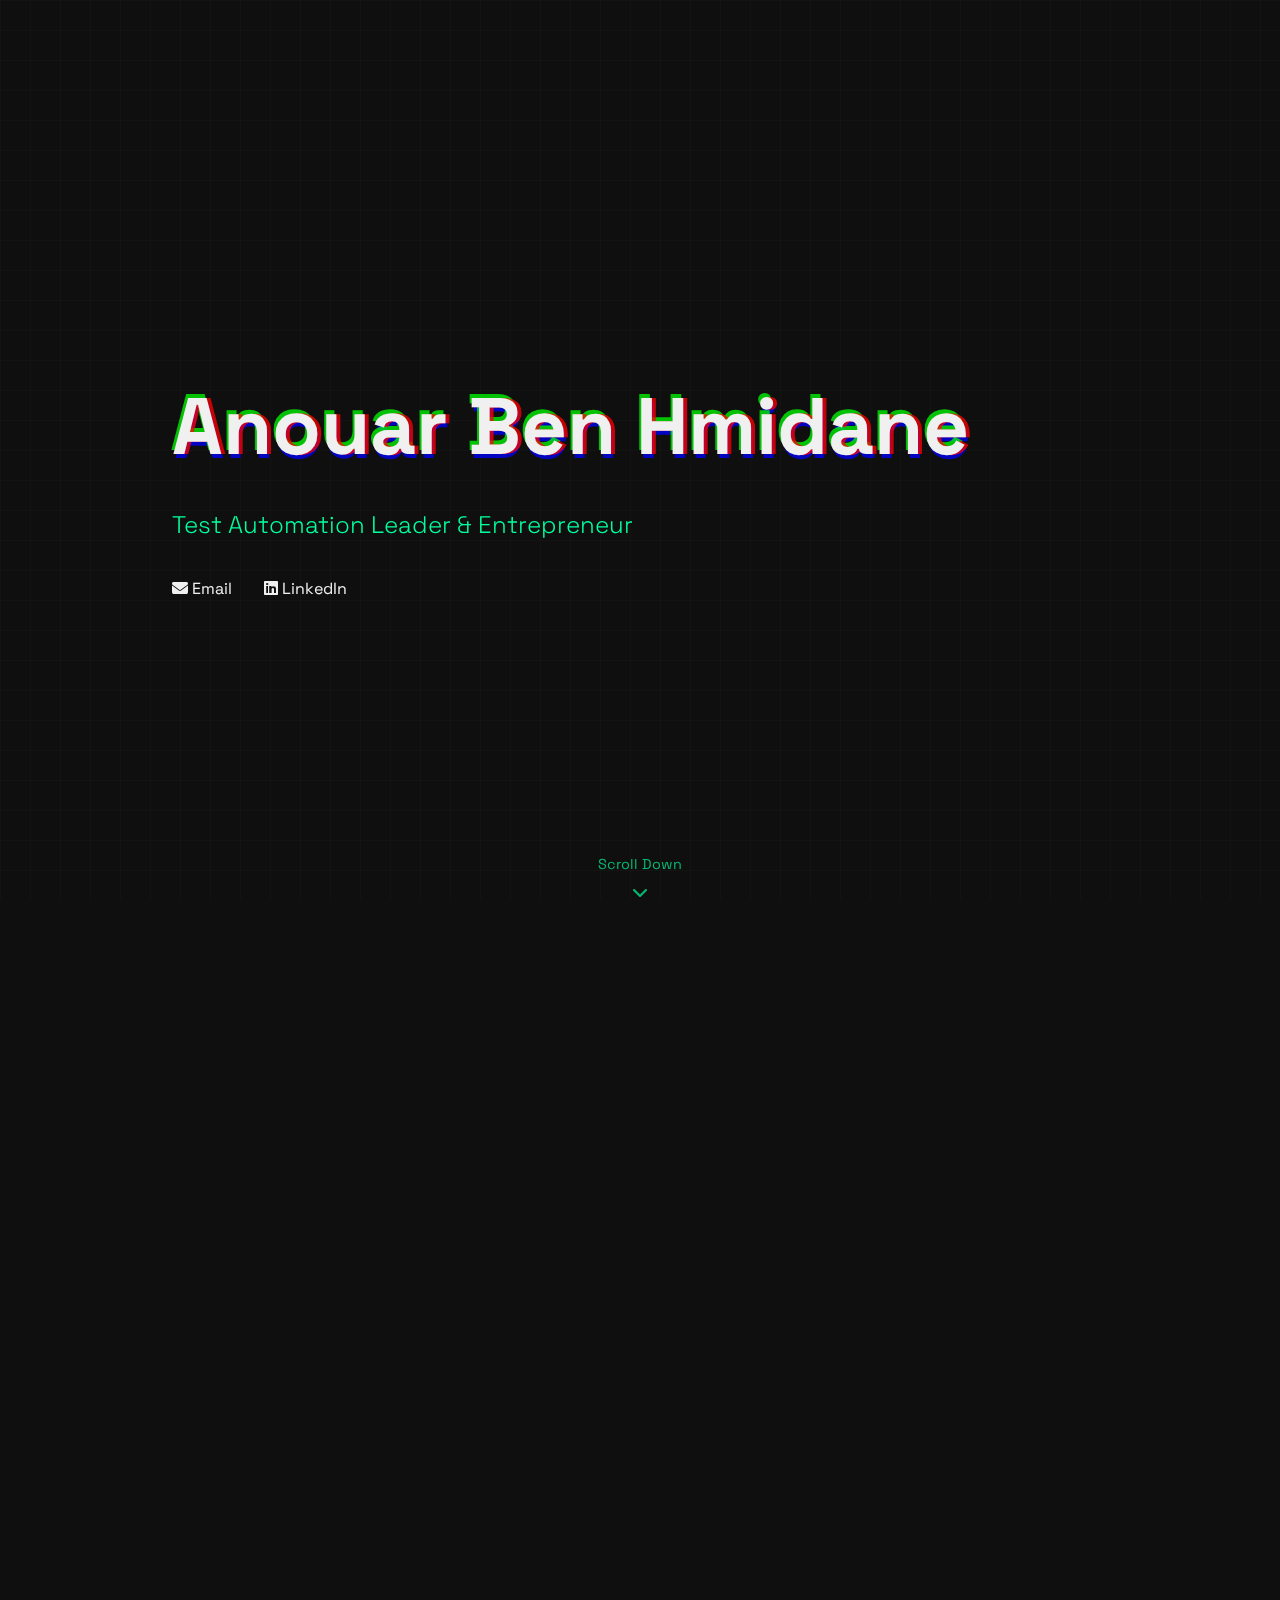
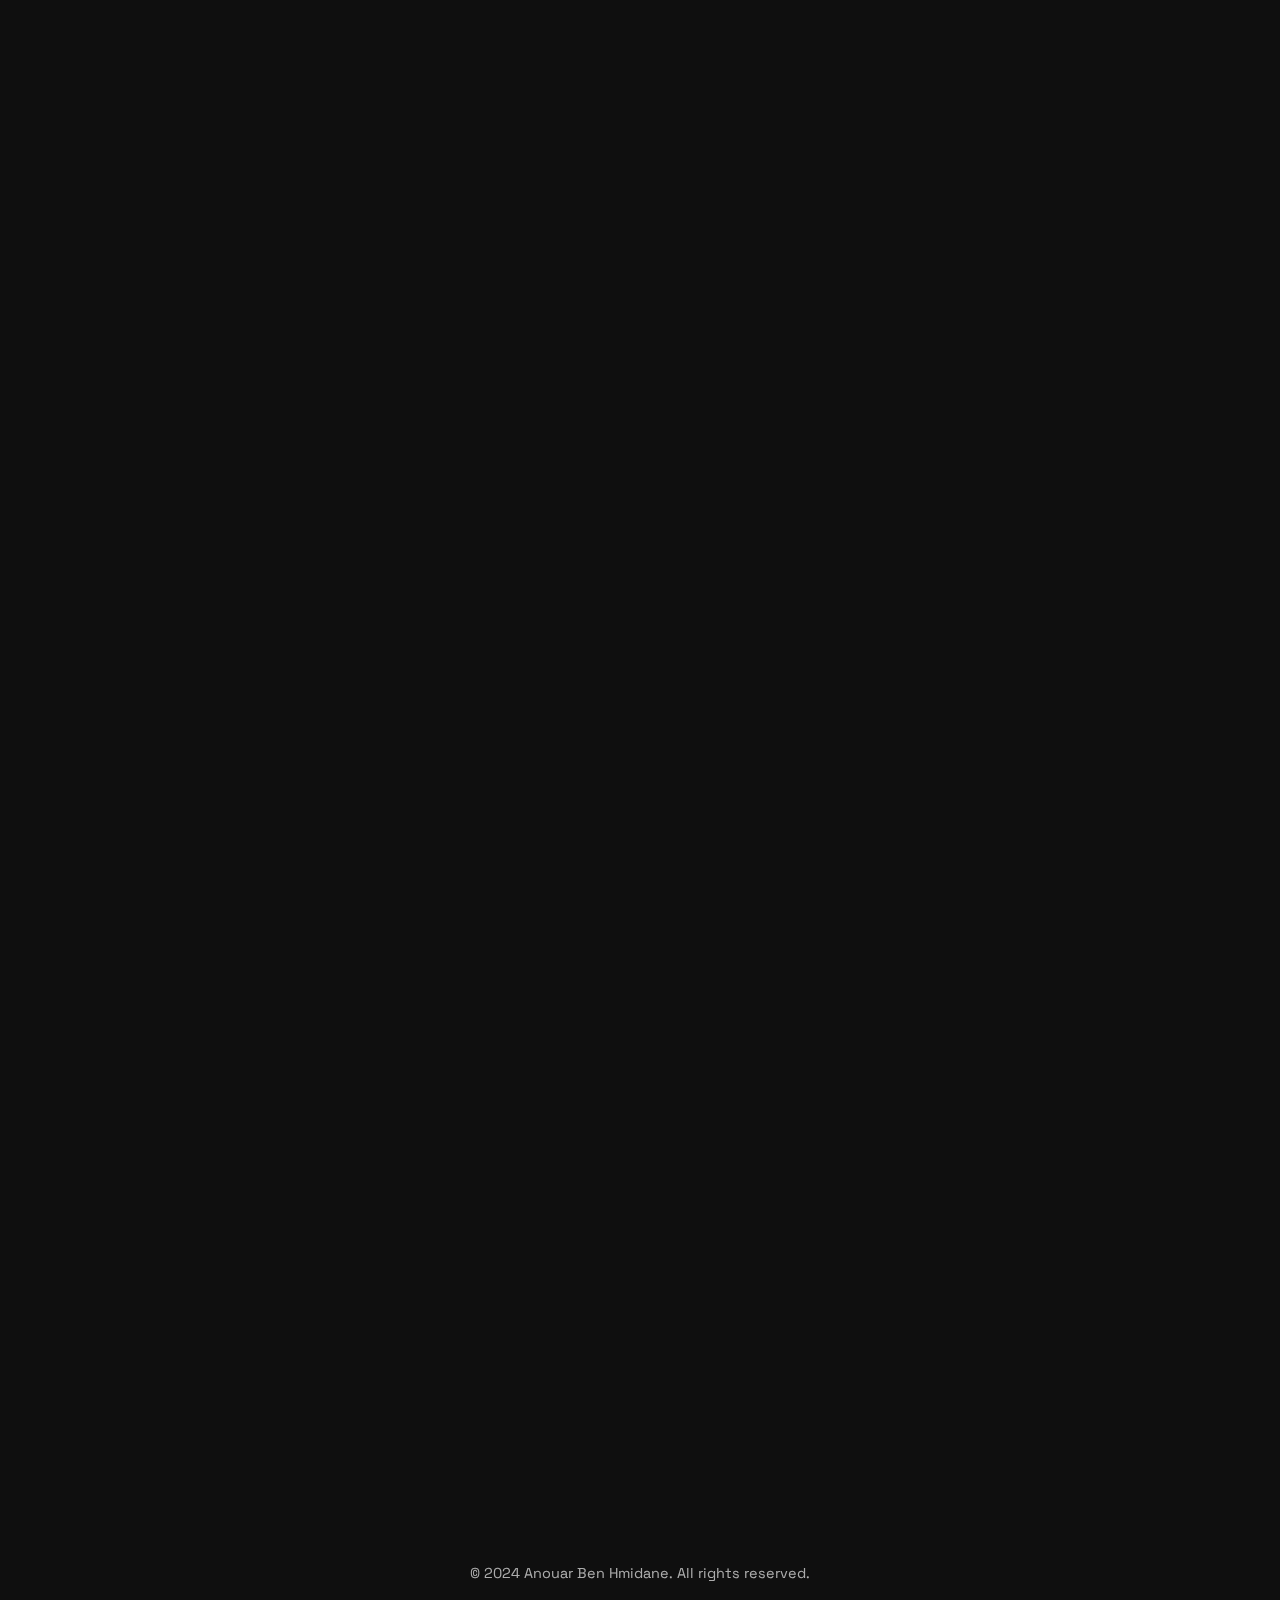
==== index.html @ 0f6fdee3 "Rename webpage.html to index.html for deployment" ====
<!DOCTYPE html>
<html lang="en">
<head>
  <meta charset="UTF-8" />
  <meta name="viewport" content="width=device-width, initial-scale=1.0" />
  
  <!-- SEO Meta Tags -->
  <title>Anouar Ben Hmidane | Test Automation Leader & Entrepreneur</title>
  <meta name="description" content="Senior Test Automation Leader & Entrepreneur with 10+ years of experience in QA automation, DevOps, and Agile methodologies. Expert in Cypress, Playwright, Selenium, and CI/CD implementation." />
  <meta name="keywords" content="Test Automation, QA Leader, DevOps, Cypress, Playwright, Selenium, CI/CD, Quality Assurance, Software Testing" />
  <meta name="author" content="Anouar Ben Hmidane" />
  
  <!-- Open Graph / Social Media Meta Tags -->
  <meta property="og:title" content="Anouar Ben Hmidane | Test Automation Leader & Entrepreneur" />
  <meta property="og:description" content="Senior Test Automation Leader & Entrepreneur specializing in QA automation, DevOps, and Agile methodologies." />
  <meta property="og:type" content="website" />
  <meta property="og:url" content="https://anouarbh.info" />
  <meta property="og:image" content="https://anouarbh.info/profile-image.jpg" />
  <meta property="og:site_name" content="Anouar Ben Hmidane" />
  
  <!-- Twitter Card Meta Tags -->
  <meta name="twitter:card" content="summary_large_image" />
  <meta name="twitter:title" content="Anouar Ben Hmidane | Test Automation Leader & Entrepreneur" />
  <meta name="twitter:description" content="Senior Test Automation Leader & Entrepreneur specializing in QA automation, DevOps, and Agile methodologies." />
  <meta name="twitter:image" content="https://anouarbh.info/profile-image.jpg" />
  
  <!-- Canonical URL -->
  <link rel="canonical" href="https://anouarbh.info" />
  
  <!-- Robots Meta Tag -->
  <meta name="robots" content="index, follow" />
  
  <!-- Favicon -->
  <link rel="icon" type="image/png" href="favicon.png" /> <!-- Add your favicon -->
  <link rel="apple-touch-icon" href="apple-touch-icon.png" /> <!-- Add your Apple touch icon -->

  <!-- Schema.org Markup -->
  <script type="application/ld+json">
    {
      "@context": "http://schema.org",
      "@type": "Person",
      "name": "Anouar Ben Hmidane",
      "jobTitle": "Test Automation Leader & Entrepreneur",
      "email": "bhmiden.anouar@gmail.com",
      "url": "https://anouarbh.info",
      "sameAs": [
        "https://www.linkedin.com/in/anouar-ben-hmidane",
        "https://anouarbh.info"
      ],
      "workExperience": [
        {
          "@type": "WorkPosition",
          "name": "Test Automation SME",
          "worksFor": {
            "@type": "Organization",
            "name": "Ueat"
          },
          "startDate": "2022"
        },
        {
          "@type": "WorkPosition",
          "name": "Test Automation Lead",
          "worksFor": {
            "@type": "Organization",
            "name": "LogMeIn"
          },
          "startDate": "2021",
          "endDate": "2022"
        }
      ],
      "knowsAbout": [
        "Test Automation",
        "DevOps",
        "Agile Methodologies",
        "Cypress",
        "Playwright",
        "Selenium",
        "CI/CD",
        "Quality Assurance"
      ],
      "education": [
        {
          "@type": "EducationalOccupancy",
          "educationalLevel": "Bachelor's Degree",
          "programName": "Software Engineering",
          "provider": {
            "@type": "CollegeOrUniversity",
            "name": "École Polytechnique de Montréal"
          },
          "startDate": "2008",
          "endDate": "2012"
        },
        {
          "@type": "EducationalOccupancy",
          "educationalLevel": "Technical Diploma",
          "programName": "IT Network Technician",
          "provider": {
            "@type": "CollegeOrUniversity",
            "name": "ISET RADES"
          },
          "startDate": "2004",
          "endDate": "2007"
        }
      ]
    }
  </script>

  <!-- Fonts -->
  <link href="https://fonts.googleapis.com/css2?family=Space+Grotesk:wght@300;400;500;600;700&display=swap" rel="stylesheet">
  <link rel="stylesheet" href="https://cdnjs.cloudflare.com/ajax/libs/font-awesome/6.4.0/css/all.min.css"/>
  
  <style>
    :root {
      --bg-color: #0f0f0f;
      --text-color: #f0f0f0;
      --accent: #00ff9d;
      --accent-dark: #00cc7d;
      --grid: rgba(255, 255, 255, 0.02);
    }

    * {
      margin: 0;
      padding: 0;
      box-sizing: border-box;
    }

    body {
      font-family: 'Space Grotesk', sans-serif;
      background-color: var(--bg-color);
      color: var(--text-color);
      line-height: 1.6;
      overflow-x: hidden;
    }

    /* Grid Background */
    .grid-bg {
      position: fixed;
      top: 0;
      left: 0;
      width: 100%;
      height: 100%;
      background-image: 
        linear-gradient(var(--grid) 1px, transparent 1px),
        linear-gradient(90deg, var(--grid) 1px, transparent 1px);
      background-size: 30px 30px;
      z-index: -1;
    }

    /* Main Container */
    .container {
      max-width: 1000px;
      margin: 0 auto;
      padding: 2rem;
    }

    /* Header */
    header {
      min-height: 100vh;
      display: flex;
      flex-direction: column;
      justify-content: center;
      position: relative;
      padding: 2rem 0;
    }

    .glitch-text {
      font-size: 5rem;
      font-weight: 700;
      color: var(--text-color);
      position: relative;
      text-shadow: 
        0.05em 0 0 rgba(255, 0, 0, 0.75),
        -0.025em -0.05em 0 rgba(0, 255, 0, 0.75),
        0.025em 0.05em 0 rgba(0, 0, 255, 0.75);
      animation: glitch 500ms infinite;
    }

    .subtitle {
      font-size: 1.5rem;
      color: var(--accent);
      margin-top: 1rem;
      font-weight: 300;
    }

    /* Sections */
    section {
      margin: 5rem 0;
      opacity: 0;
      transform: translateY(20px);
      transition: all 0.5s ease;
    }

    section.visible {
      opacity: 1;
      transform: translateY(0);
    }

    h2 {
      font-size: 2rem;
      color: var(--accent);
      margin-bottom: 2rem;
      display: flex;
      align-items: center;
    }

    h2::after {
      content: '';
      height: 1px;
      background: var(--accent);
      flex: 1;
      margin-left: 1rem;
      opacity: 0.3;
    }

    /* Experience Cards */
    .experience-card {
      padding: 2rem;
      margin-bottom: 3rem;
      border: 1px solid rgba(255, 255, 255, 0.05);
      border-radius: 8px;
      transition: all 0.3s ease;
      background: rgba(255, 255, 255, 0.02);
      position: relative;
      overflow: hidden;
    }

    .experience-card::before {
      content: '';
      position: absolute;
      top: 0;
      left: 0;
      width: 4px;
      height: 100%;
      background: var(--accent);
      opacity: 0;
      transition: opacity 0.3s ease;
    }

    .experience-card:hover {
      border-color: rgba(255, 255, 255, 0.1);
      transform: translateX(10px);
      background: rgba(255, 255, 255, 0.03);
    }

    .experience-card:hover::before {
      opacity: 1;
    }

    .experience-card ul {
      list-style: none;
      padding: 0;
      margin: 1rem 0;
    }

    .experience-card ul li {
      margin-bottom: 0.5rem;
      padding-left: 1.5rem;
      position: relative;
    }

    .experience-card ul li::before {
      content: '▹';
      position: absolute;
      left: 0;
      color: var(--accent);
    }

    .tech-stack {
      margin-top: 1.5rem;
      display: flex;
      flex-wrap: wrap;
      gap: 0.5rem;
    }

    .tech-tag {
      font-size: 0.8rem;
      padding: 0.3rem 0.8rem;
      background: rgba(0, 255, 157, 0.1);
      border: 1px solid rgba(0, 255, 157, 0.2);
      border-radius: 20px;
      color: var(--accent);
      transition: all 0.3s ease;
    }

    .tech-tag:hover {
      background: rgba(0, 255, 157, 0.15);
      transform: translateY(-2px);
    }

    .experience-card span {
      display: inline-block;
      color: var(--accent);
      font-size: 0.9rem;
      opacity: 0.8;
      margin-bottom: 1rem;
    }

    /* Skills */
    .skills-container {
      display: flex;
      flex-direction: column;
      gap: 2rem;
    }

    .skills-category h3 {
      color: var(--accent);
      font-size: 1.3rem;
      margin-bottom: 1.5rem;
      display: flex;
      align-items: center;
    }

    .skills-category h3::after {
      content: '';
      height: 1px;
      background: var(--accent);
      flex: 1;
      margin-left: 1rem;
      opacity: 0.3;
    }

    .skills-grid {
      display: grid;
      grid-template-columns: repeat(auto-fill, minmax(180px, 1fr));
      gap: 1rem;
    }

    .skill-tag {
      padding: 0.8rem 1.2rem;
      background: rgba(0, 255, 157, 0.05);
      border: 1px solid rgba(0, 255, 157, 0.1);
      border-radius: 8px;
      text-align: center;
      transition: all 0.3s ease;
      cursor: default;
    }

    .skill-tag:hover {
      background: rgba(0, 255, 157, 0.1);
      border-color: var(--accent);
      transform: translateY(-2px);
      box-shadow: 0 5px 15px rgba(0, 255, 157, 0.1);
    }

    /* Contact */
    .contact-links {
      display: flex;
      gap: 2rem;
      margin-top: 2rem;
    }

    .contact-links a {
      color: var(--text-color);
      text-decoration: none;
      transition: all 0.3s ease;
    }

    .contact-links a:hover {
      color: var(--accent);
    }

    /* Animations */
    @keyframes glitch {
      0% {
        text-shadow: 
          0.05em 0 0 rgba(255, 0, 0, 0.75),
          -0.025em -0.05em 0 rgba(0, 255, 0, 0.75),
          0.025em 0.05em 0 rgba(0, 0, 255, 0.75);
      }
      14% {
        text-shadow: 
          0.05em 0 0 rgba(255, 0, 0, 0.75),
          -0.05em -0.025em 0 rgba(0, 255, 0, 0.75),
          -0.025em 0.05em 0 rgba(0, 0, 255, 0.75);
      }
      15% {
        text-shadow: 
          -0.05em -0.025em 0 rgba(255, 0, 0, 0.75),
          0.025em 0.025em 0 rgba(0, 255, 0, 0.75),
          -0.05em -0.05em 0 rgba(0, 0, 255, 0.75);
      }
    }

    @media (max-width: 768px) {
      .glitch-text {
        font-size: 3rem;
      }
      
      .container {
        padding: 1rem;
      }
      
      section {
        margin: 4rem 0;
      }

      .skills-grid {
        grid-template-columns: repeat(auto-fill, minmax(150px, 1fr));
      }
    }

    /* Add scroll indicator */
    .scroll-indicator {
      position: absolute;
      bottom: 2rem;
      left: 50%;
      transform: translateX(-50%);
      display: flex;
      flex-direction: column;
      align-items: center;
      color: var(--accent);
      opacity: 0.7;
      transition: all 0.3s ease;
      cursor: pointer;
    }

    .scroll-indicator:hover {
      opacity: 1;
      transform: translateX(-50%) translateY(-5px);
    }

    .scroll-indicator span {
      font-size: 0.9rem;
      margin-bottom: 0.5rem;
    }

    .scroll-indicator i {
      animation: bounce 2s infinite;
    }

    /* Add bounce animation */
    @keyframes bounce {
      0%, 20%, 50%, 80%, 100% {
        transform: translateY(0);
      }
      40% {
        transform: translateY(-10px);
      }
      60% {
        transform: translateY(-5px);
      }
    }

    /* Hide text visually but keep it available for screen readers */
    .visually-hidden {
      position: absolute;
      width: 1px;
      height: 1px;
      padding: 0;
      margin: -1px;
      overflow: hidden;
      clip: rect(0, 0, 0, 0);
      border: 0;
    }

    /* Style footer */
    footer {
      text-align: center;
      padding: 2rem 0;
      opacity: 0.7;
      font-size: 0.9rem;
    }

    /* Add this section before the skills section */
    .education-card {
      padding: 2rem;
      margin-bottom: 2rem;
      border: 1px solid rgba(255, 255, 255, 0.05);
      border-radius: 8px;
      transition: all 0.3s ease;
      background: rgba(255, 255, 255, 0.02);
      position: relative;
      overflow: hidden;
    }

    .education-card::before {
      content: '';
      position: absolute;
      top: 0;
      left: 0;
      width: 4px;
      height: 100%;
      background: var(--accent);
      opacity: 0;
      transition: opacity 0.3s ease;
    }

    .education-card:hover {
      border-color: rgba(255, 255, 255, 0.1);
      transform: translateX(10px);
      background: rgba(255, 255, 255, 0.03);
    }

    .education-card:hover::before {
      opacity: 1;
    }

    .education-card h3 {
      color: var(--text-color);
      font-size: 1.2rem;
      margin-bottom: 0.5rem;
    }

    .education-card span {
      display: inline-block;
      color: var(--accent);
      font-size: 0.9rem;
      opacity: 0.8;
      margin-bottom: 1rem;
    }
  </style>
</head>
<body>
  <div class="grid-bg"></div>
  
  <div class="container">
    <header>
      <h1 class="glitch-text">
        <span class="visually-hidden">Anouar Ben Hmidane - Test Automation Leader & Entrepreneur</span>
        Anouar Ben Hmidane
      </h1>
      <p class="subtitle">Test Automation Leader & Entrepreneur</p>
      <div class="contact-links">
        <a href="mailto:bhmiden.anouar@gmail.com"><i class="fas fa-envelope"></i> Email</a>
        <a href="https://www.linkedin.com/in/anouar-ben-hmidane" target="_blank">
          <i class="fab fa-linkedin"></i> LinkedIn
        </a>
      </div>
      <div class="scroll-indicator">
        <span>Scroll Down</span>
        <i class="fas fa-chevron-down"></i>
      </div>
    </header>

    <section id="profile">
      <h2>Profile</h2>
      <p>
        Dynamic and results-driven Test Automation Leader with deep expertise in QA automation, 
        DevOps, and Agile methodologies. Passionate about optimizing software quality and delivery pipelines.
      </p>
    </section>

    <section id="experience">
      <h2>Experience</h2>
      
      <div class="experience-card">
        <h3>Test Automation SME – Ueat</h3>
        <span>2022 - Present • Remote</span>
        <ul>
          <li>Designed and implemented enterprise-wide test automation strategy</li>
          <li>Built Cypress-based test automation framework and migrated legacy tests to Playwright</li>
          <li>Created Postman API test suite for robust API testing</li>
          <li>Integrated E2E testing into CI/CD pipelines using GitHub Actions</li>
          <li>Trained QA teams on automation best practices</li>
        </ul>
        <div class="tech-stack">
          <span class="tech-tag">Cypress</span>
          <span class="tech-tag">Postman</span>
          <span class="tech-tag">Playwright</span>
          <span class="tech-tag">GitHub Actions</span>
        </div>
      </div>

      <div class="experience-card">
        <h3>Test Automation Lead – LogMeIn</h3>
        <span>2021 - 2022 • Remote</span>
        <ul>
          <li>Led test automation strategy for GoToMeeting Admin Platform</li>
          <li>Developed Java-based REST-assured API testing framework</li>
          <li>Created log parsing solutions for monitoring and debugging</li>
          <li>Automated E2E tests and integrated into DevOps pipelines</li>
        </ul>
        <div class="tech-stack">
          <span class="tech-tag">Java</span>
          <span class="tech-tag">REST-assured</span>
          <span class="tech-tag">Jenkins</span>
          <span class="tech-tag">Elasticsearch</span>
        </div>
      </div>

      <div class="experience-card">
        <h3>Test Automation Lead – National Bank</h3>
        <span>2017 - 2021 • Montreal, QC</span>
        <ul>
          <li>Led test automation transformation for Wealth Management division (60+ applications)</li>
          <li>Managed and mentored 20+ automation specialists</li>
          <li>Built robust test automation frameworks using Selenium, Java, Docker</li>
          <li>Established visual testing strategy for UI regression</li>
          <li>Coordinated performance testing for ORION/BNC Trading Platform</li>
        </ul>
        <div class="tech-stack">
          <span class="tech-tag">Selenium</span>
          <span class="tech-tag">Java</span>
          <span class="tech-tag">Docker</span>
          <span class="tech-tag">Jenkins</span>
          <span class="tech-tag">Applitools</span>
        </div>
      </div>

      <div class="experience-card">
        <h3>Test Automation Lead – Desjardins</h3>
        <span>2016 - 2017 • Montreal, QC</span>
        <ul>
          <li>Designed test automation framework for ATM modernization project</li>
          <li>Developed automation testing strategies using Robot Framework</li>
          <li>Integrated automated tests into CI/CD workflows</li>
        </ul>
        <div class="tech-stack">
          <span class="tech-tag">Robot Framework</span>
          <span class="tech-tag">Selenium</span>
          <span class="tech-tag">JMeter</span>
          <span class="tech-tag">Python</span>
        </div>
      </div>

      <div class="experience-card">
        <h3>Automation Testing Specialist – XMedius</h3>
        <span>2012 - 2016 • Montreal, QC</span>
        <ul>
          <li>Developed test automation for cloud-based applications</li>
          <li>Built scalable test frameworks using Ruby on Rails</li>
        </ul>
        <div class="tech-stack">
          <span class="tech-tag">Ruby on Rails</span>
          <span class="tech-tag">Selenium</span>
          <span class="tech-tag">Cucumber</span>
          <span class="tech-tag">Jenkins</span>
        </div>
      </div>
    </section>

    <section id="education">
      <h2>Education</h2>
      <div class="education-card">
        <h3>Bachelor's Degree in Software Engineering</h3>
        <span>École Polytechnique de Montréal • 2008 - 2012</span>
        <div class="tech-stack">
          <span class="tech-tag">Software Engineering</span>
          <span class="tech-tag">Computer Science</span>
          <span class="tech-tag">Programming</span>
        </div>
      </div>

      <div class="education-card">
        <h3>IT Network Technician</h3>
        <span>ISET RADES, Tunisia • 2004 - 2007</span>
        <div class="tech-stack">
          <span class="tech-tag">Networking</span>
          <span class="tech-tag">IT Infrastructure</span>
          <span class="tech-tag">System Administration</span>
        </div>
      </div>
    </section>

    <section id="skills">
      <h2>Skills</h2>
      
      <div class="skills-container">
        <div class="skills-category">
          <h3>Technical Skills</h3>
          <div class="skills-grid">
            <div class="skill-tag">Java</div>
            <div class="skill-tag">Python</div>
            <div class="skill-tag">Selenium</div>
            <div class="skill-tag">Cypress</div>
            <div class="skill-tag">Playwright</div>
            <div class="skill-tag">Docker</div>
            <div class="skill-tag">Jenkins</div>
            <div class="skill-tag">AWS</div>
            <div class="skill-tag">Git</div>
            <div class="skill-tag">REST APIs</div>
            <div class="skill-tag">CI/CD</div>
            <div class="skill-tag">Performance Testing</div>
          </div>
        </div>

        <div class="skills-category">
          <h3>Leadership & Soft Skills</h3>
          <div class="skills-grid">
            <div class="skill-tag">Team Leadership</div>
            <div class="skill-tag">Strategic Planning</div>
            <div class="skill-tag">Mentoring</div>
            <div class="skill-tag">Problem Solving</div>
            <div class="skill-tag">Communication</div>
            <div class="skill-tag">Agile/Scrum</div>
            <div class="skill-tag">Project Management</div>
            <div class="skill-tag">Stakeholder Management</div>
            <div class="skill-tag">Cross-functional Collaboration</div>
            <div class="skill-tag">Innovation</div>
            <div class="skill-tag">Change Management</div>
            <div class="skill-tag">Process Optimization</div>
          </div>
        </div>
      </div>
    </section>
  </div>

  <footer class="container">
    <p>© <time datetime="2024">2024</time> Anouar Ben Hmidane. All rights reserved.</p>
  </footer>

  <script>
    // Intersection Observer for section animations
    const observer = new IntersectionObserver((entries) => {
      entries.forEach(entry => {
        if (entry.isIntersecting) {
          entry.target.classList.add('visible');
        }
      });
    }, {
      threshold: 0.1
    });

    document.querySelectorAll('section').forEach((section) => {
      observer.observe(section);
    });

    // Mouse movement effect for grid background
    document.addEventListener('mousemove', (e) => {
      const grid = document.querySelector('.grid-bg');
      const x = e.clientX / window.innerWidth;
      const y = e.clientY / window.innerHeight;
      
      grid.style.transform = `translate(${x * 10}px, ${y * 10}px)`;
    });

    // Add smooth scroll for the scroll indicator
    document.querySelector('.scroll-indicator').addEventListener('click', () => {
      document.getElementById('profile').scrollIntoView({ 
        behavior: 'smooth',
        block: 'start'
      });
    });
  </script>
</body>
</html>
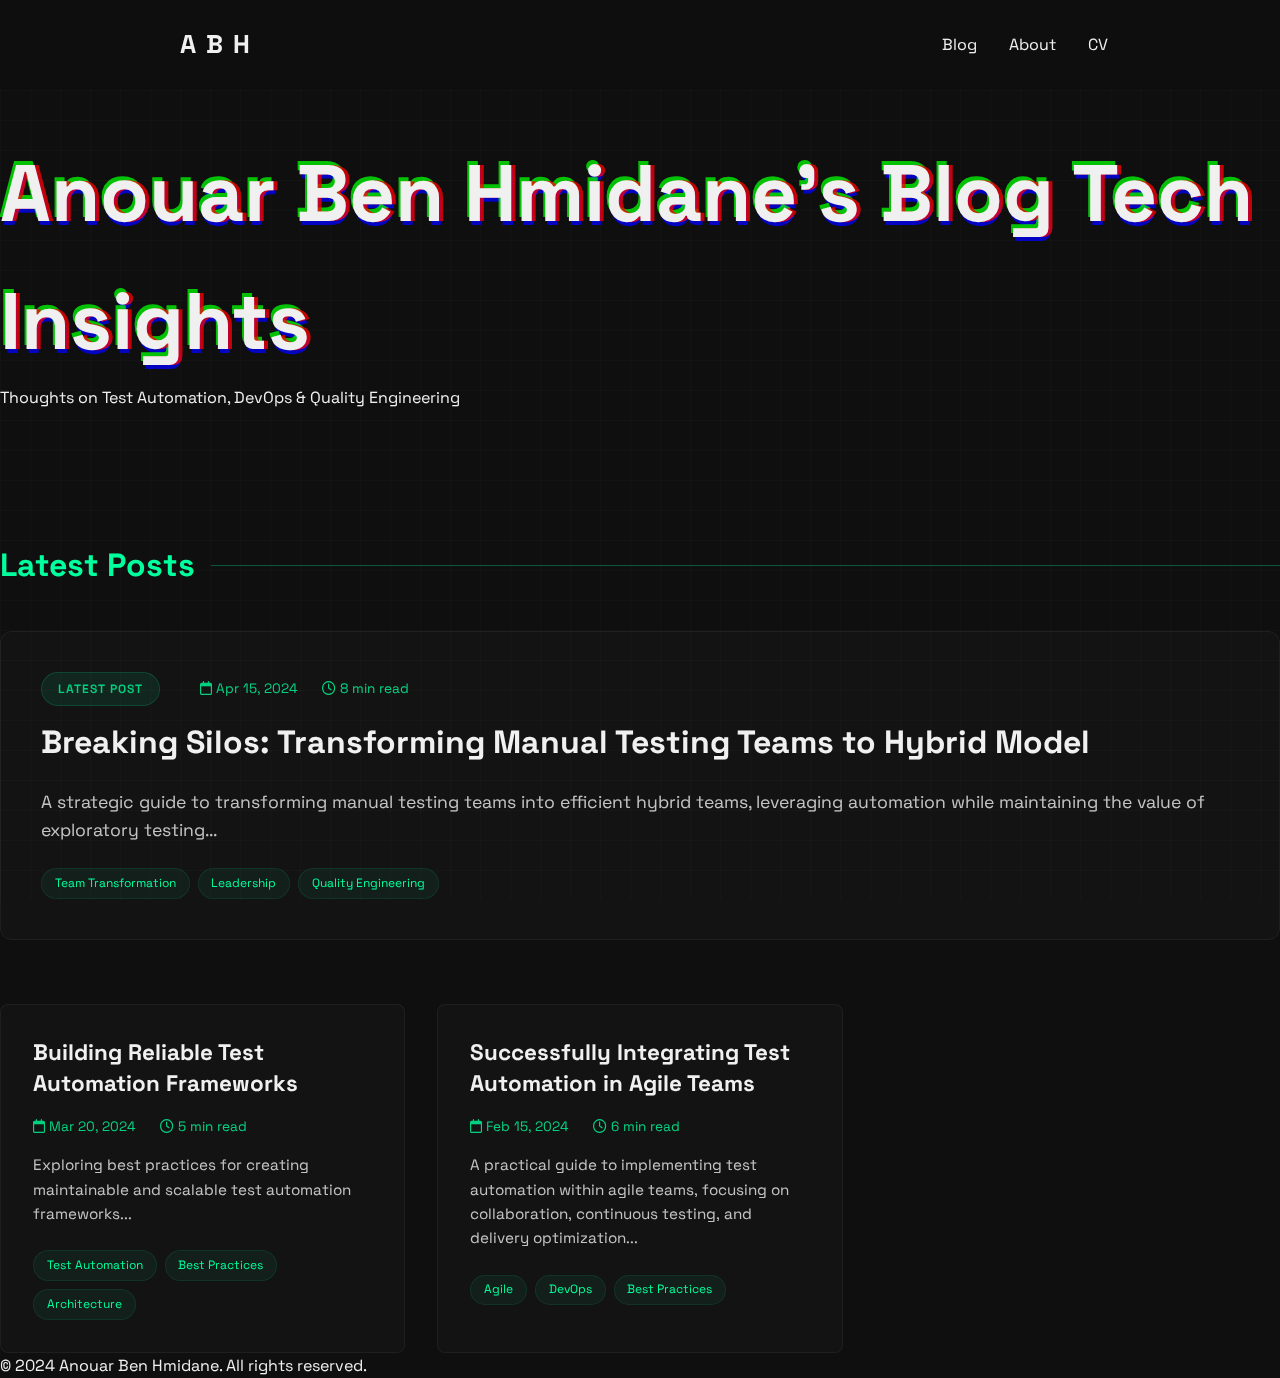
==== commit 14814a77: "update the blog" ====
--- a/index.html
+++ b/index.html
@@ -3,694 +3,107 @@
 <head>
   <meta charset="UTF-8" />
   <meta name="viewport" content="width=device-width, initial-scale=1.0" />
+  <title>Anouar Ben Hmidane | Blog</title>
+  <meta name="description" content="Personal blog about Test Automation, DevOps, and Software Quality by Anouar Ben Hmidane" />
   
-  <!-- SEO Meta Tags -->
-  <title>Anouar Ben Hmidane | Test Automation Leader & Entrepreneur</title>
-  <meta name="description" content="Senior Test Automation Leader & Entrepreneur with 10+ years of experience in QA automation, DevOps, and Agile methodologies. Expert in Cypress, Playwright, Selenium, and CI/CD implementation." />
-  <meta name="keywords" content="Test Automation, QA Leader, DevOps, Cypress, Playwright, Selenium, CI/CD, Quality Assurance, Software Testing" />
-  <meta name="author" content="Anouar Ben Hmidane" />
-  
-  <!-- Open Graph / Social Media Meta Tags -->
-  <meta property="og:title" content="Anouar Ben Hmidane | Test Automation Leader & Entrepreneur" />
-  <meta property="og:description" content="Senior Test Automation Leader & Entrepreneur specializing in QA automation, DevOps, and Agile methodologies." />
-  <meta property="og:type" content="website" />
-  <meta property="og:url" content="https://anouarbh.info" />
-  <meta property="og:image" content="https://anouarbh.info/profile-image.jpg" />
-  <meta property="og:site_name" content="Anouar Ben Hmidane" />
-  
-  <!-- Twitter Card Meta Tags -->
-  <meta name="twitter:card" content="summary_large_image" />
-  <meta name="twitter:title" content="Anouar Ben Hmidane | Test Automation Leader & Entrepreneur" />
-  <meta name="twitter:description" content="Senior Test Automation Leader & Entrepreneur specializing in QA automation, DevOps, and Agile methodologies." />
-  <meta name="twitter:image" content="https://anouarbh.info/profile-image.jpg" />
-  
-  <!-- Canonical URL -->
-  <link rel="canonical" href="https://anouarbh.info" />
-  
-  <!-- Robots Meta Tag -->
-  <meta name="robots" content="index, follow" />
-  
-  <!-- Favicon -->
-  <link rel="icon" type="image/png" href="favicon.png" /> <!-- Add your favicon -->
-  <link rel="apple-touch-icon" href="apple-touch-icon.png" /> <!-- Add your Apple touch icon -->
-
-  <!-- Schema.org Markup -->
-  <script type="application/ld+json">
-    {
-      "@context": "http://schema.org",
-      "@type": "Person",
-      "name": "Anouar Ben Hmidane",
-      "jobTitle": "Test Automation Leader & Entrepreneur",
-      "email": "bhmiden.anouar@gmail.com",
-      "url": "https://anouarbh.info",
-      "sameAs": [
-        "https://www.linkedin.com/in/anouar-ben-hmidane",
-        "https://anouarbh.info"
-      ],
-      "workExperience": [
-        {
-          "@type": "WorkPosition",
-          "name": "Test Automation SME",
-          "worksFor": {
-            "@type": "Organization",
-            "name": "Ueat"
-          },
-          "startDate": "2022"
-        },
-        {
-          "@type": "WorkPosition",
-          "name": "Test Automation Lead",
-          "worksFor": {
-            "@type": "Organization",
-            "name": "LogMeIn"
-          },
-          "startDate": "2021",
-          "endDate": "2022"
-        }
-      ],
-      "knowsAbout": [
-        "Test Automation",
-        "DevOps",
-        "Agile Methodologies",
-        "Cypress",
-        "Playwright",
-        "Selenium",
-        "CI/CD",
-        "Quality Assurance"
-      ],
-      "education": [
-        {
-          "@type": "EducationalOccupancy",
-          "educationalLevel": "Bachelor's Degree",
-          "programName": "Software Engineering",
-          "provider": {
-            "@type": "CollegeOrUniversity",
-            "name": "École Polytechnique de Montréal"
-          },
-          "startDate": "2008",
-          "endDate": "2012"
-        },
-        {
-          "@type": "EducationalOccupancy",
-          "educationalLevel": "Technical Diploma",
-          "programName": "IT Network Technician",
-          "provider": {
-            "@type": "CollegeOrUniversity",
-            "name": "ISET RADES"
-          },
-          "startDate": "2004",
-          "endDate": "2007"
-        }
-      ]
-    }
-  </script>
-
   <!-- Fonts -->
   <link href="https://fonts.googleapis.com/css2?family=Space+Grotesk:wght@300;400;500;600;700&display=swap" rel="stylesheet">
   <link rel="stylesheet" href="https://cdnjs.cloudflare.com/ajax/libs/font-awesome/6.4.0/css/all.min.css"/>
   
-  <style>
-    :root {
-      --bg-color: #0f0f0f;
-      --text-color: #f0f0f0;
-      --accent: #00ff9d;
-      --accent-dark: #00cc7d;
-      --grid: rgba(255, 255, 255, 0.02);
-    }
-
-    * {
-      margin: 0;
-      padding: 0;
-      box-sizing: border-box;
-    }
-
-    body {
-      font-family: 'Space Grotesk', sans-serif;
-      background-color: var(--bg-color);
-      color: var(--text-color);
-      line-height: 1.6;
-      overflow-x: hidden;
-    }
-
-    /* Grid Background */
-    .grid-bg {
-      position: fixed;
-      top: 0;
-      left: 0;
-      width: 100%;
-      height: 100%;
-      background-image: 
-        linear-gradient(var(--grid) 1px, transparent 1px),
-        linear-gradient(90deg, var(--grid) 1px, transparent 1px);
-      background-size: 30px 30px;
-      z-index: -1;
-    }
-
-    /* Main Container */
-    .container {
-      max-width: 1000px;
-      margin: 0 auto;
-      padding: 2rem;
-    }
-
-    /* Header */
-    header {
-      min-height: 100vh;
-      display: flex;
-      flex-direction: column;
-      justify-content: center;
-      position: relative;
-      padding: 2rem 0;
-    }
-
-    .glitch-text {
-      font-size: 5rem;
-      font-weight: 700;
-      color: var(--text-color);
-      position: relative;
-      text-shadow: 
-        0.05em 0 0 rgba(255, 0, 0, 0.75),
-        -0.025em -0.05em 0 rgba(0, 255, 0, 0.75),
-        0.025em 0.05em 0 rgba(0, 0, 255, 0.75);
-      animation: glitch 500ms infinite;
-    }
-
-    .subtitle {
-      font-size: 1.5rem;
-      color: var(--accent);
-      margin-top: 1rem;
-      font-weight: 300;
-    }
-
-    /* Sections */
-    section {
-      margin: 5rem 0;
-      opacity: 0;
-      transform: translateY(20px);
-      transition: all 0.5s ease;
-    }
-
-    section.visible {
-      opacity: 1;
-      transform: translateY(0);
-    }
-
-    h2 {
-      font-size: 2rem;
-      color: var(--accent);
-      margin-bottom: 2rem;
-      display: flex;
-      align-items: center;
-    }
-
-    h2::after {
-      content: '';
-      height: 1px;
-      background: var(--accent);
-      flex: 1;
-      margin-left: 1rem;
-      opacity: 0.3;
-    }
-
-    /* Experience Cards */
-    .experience-card {
-      padding: 2rem;
-      margin-bottom: 3rem;
-      border: 1px solid rgba(255, 255, 255, 0.05);
-      border-radius: 8px;
-      transition: all 0.3s ease;
-      background: rgba(255, 255, 255, 0.02);
-      position: relative;
-      overflow: hidden;
-    }
-
-    .experience-card::before {
-      content: '';
-      position: absolute;
-      top: 0;
-      left: 0;
-      width: 4px;
-      height: 100%;
-      background: var(--accent);
-      opacity: 0;
-      transition: opacity 0.3s ease;
-    }
-
-    .experience-card:hover {
-      border-color: rgba(255, 255, 255, 0.1);
-      transform: translateX(10px);
-      background: rgba(255, 255, 255, 0.03);
-    }
-
-    .experience-card:hover::before {
-      opacity: 1;
-    }
-
-    .experience-card ul {
-      list-style: none;
-      padding: 0;
-      margin: 1rem 0;
-    }
-
-    .experience-card ul li {
-      margin-bottom: 0.5rem;
-      padding-left: 1.5rem;
-      position: relative;
-    }
-
-    .experience-card ul li::before {
-      content: '▹';
-      position: absolute;
-      left: 0;
-      color: var(--accent);
-    }
-
-    .tech-stack {
-      margin-top: 1.5rem;
-      display: flex;
-      flex-wrap: wrap;
-      gap: 0.5rem;
-    }
-
-    .tech-tag {
-      font-size: 0.8rem;
-      padding: 0.3rem 0.8rem;
-      background: rgba(0, 255, 157, 0.1);
-      border: 1px solid rgba(0, 255, 157, 0.2);
-      border-radius: 20px;
-      color: var(--accent);
-      transition: all 0.3s ease;
-    }
-
-    .tech-tag:hover {
-      background: rgba(0, 255, 157, 0.15);
-      transform: translateY(-2px);
-    }
-
-    .experience-card span {
-      display: inline-block;
-      color: var(--accent);
-      font-size: 0.9rem;
-      opacity: 0.8;
-      margin-bottom: 1rem;
-    }
-
-    /* Skills */
-    .skills-container {
-      display: flex;
-      flex-direction: column;
-      gap: 2rem;
-    }
-
-    .skills-category h3 {
-      color: var(--accent);
-      font-size: 1.3rem;
-      margin-bottom: 1.5rem;
-      display: flex;
-      align-items: center;
-    }
-
-    .skills-category h3::after {
-      content: '';
-      height: 1px;
-      background: var(--accent);
-      flex: 1;
-      margin-left: 1rem;
-      opacity: 0.3;
-    }
-
-    .skills-grid {
-      display: grid;
-      grid-template-columns: repeat(auto-fill, minmax(180px, 1fr));
-      gap: 1rem;
-    }
-
-    .skill-tag {
-      padding: 0.8rem 1.2rem;
-      background: rgba(0, 255, 157, 0.05);
-      border: 1px solid rgba(0, 255, 157, 0.1);
-      border-radius: 8px;
-      text-align: center;
-      transition: all 0.3s ease;
-      cursor: default;
-    }
-
-    .skill-tag:hover {
-      background: rgba(0, 255, 157, 0.1);
-      border-color: var(--accent);
-      transform: translateY(-2px);
-      box-shadow: 0 5px 15px rgba(0, 255, 157, 0.1);
-    }
-
-    /* Contact */
-    .contact-links {
-      display: flex;
-      gap: 2rem;
-      margin-top: 2rem;
-    }
-
-    .contact-links a {
-      color: var(--text-color);
-      text-decoration: none;
-      transition: all 0.3s ease;
-    }
-
-    .contact-links a:hover {
-      color: var(--accent);
-    }
-
-    /* Animations */
-    @keyframes glitch {
-      0% {
-        text-shadow: 
-          0.05em 0 0 rgba(255, 0, 0, 0.75),
-          -0.025em -0.05em 0 rgba(0, 255, 0, 0.75),
-          0.025em 0.05em 0 rgba(0, 0, 255, 0.75);
-      }
-      14% {
-        text-shadow: 
-          0.05em 0 0 rgba(255, 0, 0, 0.75),
-          -0.05em -0.025em 0 rgba(0, 255, 0, 0.75),
-          -0.025em 0.05em 0 rgba(0, 0, 255, 0.75);
-      }
-      15% {
-        text-shadow: 
-          -0.05em -0.025em 0 rgba(255, 0, 0, 0.75),
-          0.025em 0.025em 0 rgba(0, 255, 0, 0.75),
-          -0.05em -0.05em 0 rgba(0, 0, 255, 0.75);
-      }
-    }
-
-    @media (max-width: 768px) {
-      .glitch-text {
-        font-size: 3rem;
-      }
-      
-      .container {
-        padding: 1rem;
-      }
-      
-      section {
-        margin: 4rem 0;
-      }
-
-      .skills-grid {
-        grid-template-columns: repeat(auto-fill, minmax(150px, 1fr));
-      }
-    }
-
-    /* Add scroll indicator */
-    .scroll-indicator {
-      position: absolute;
-      bottom: 2rem;
-      left: 50%;
-      transform: translateX(-50%);
-      display: flex;
-      flex-direction: column;
-      align-items: center;
-      color: var(--accent);
-      opacity: 0.7;
-      transition: all 0.3s ease;
-      cursor: pointer;
-    }
-
-    .scroll-indicator:hover {
-      opacity: 1;
-      transform: translateX(-50%) translateY(-5px);
-    }
-
-    .scroll-indicator span {
-      font-size: 0.9rem;
-      margin-bottom: 0.5rem;
-    }
-
-    .scroll-indicator i {
-      animation: bounce 2s infinite;
-    }
-
-    /* Add bounce animation */
-    @keyframes bounce {
-      0%, 20%, 50%, 80%, 100% {
-        transform: translateY(0);
-      }
-      40% {
-        transform: translateY(-10px);
-      }
-      60% {
-        transform: translateY(-5px);
-      }
-    }
-
-    /* Hide text visually but keep it available for screen readers */
-    .visually-hidden {
-      position: absolute;
-      width: 1px;
-      height: 1px;
-      padding: 0;
-      margin: -1px;
-      overflow: hidden;
-      clip: rect(0, 0, 0, 0);
-      border: 0;
-    }
-
-    /* Style footer */
-    footer {
-      text-align: center;
-      padding: 2rem 0;
-      opacity: 0.7;
-      font-size: 0.9rem;
-    }
-
-    /* Add this section before the skills section */
-    .education-card {
-      padding: 2rem;
-      margin-bottom: 2rem;
-      border: 1px solid rgba(255, 255, 255, 0.05);
-      border-radius: 8px;
-      transition: all 0.3s ease;
-      background: rgba(255, 255, 255, 0.02);
-      position: relative;
-      overflow: hidden;
-    }
-
-    .education-card::before {
-      content: '';
-      position: absolute;
-      top: 0;
-      left: 0;
-      width: 4px;
-      height: 100%;
-      background: var(--accent);
-      opacity: 0;
-      transition: opacity 0.3s ease;
-    }
-
-    .education-card:hover {
-      border-color: rgba(255, 255, 255, 0.1);
-      transform: translateX(10px);
-      background: rgba(255, 255, 255, 0.03);
-    }
-
-    .education-card:hover::before {
-      opacity: 1;
-    }
-
-    .education-card h3 {
-      color: var(--text-color);
-      font-size: 1.2rem;
-      margin-bottom: 0.5rem;
-    }
-
-    .education-card span {
-      display: inline-block;
-      color: var(--accent);
-      font-size: 0.9rem;
-      opacity: 0.8;
-      margin-bottom: 1rem;
-    }
-  </style>
+  <!-- Styles -->
+  <link rel="stylesheet" href="css/styles.css">
 </head>
 <body>
   <div class="grid-bg"></div>
   
+  <nav class="navigation">
+    <div class="nav-container">
+      <a href="/" class="logo">
+        <span class="logo-text">A</span>
+        <span class="logo-separator"></span>
+        <span class="logo-text">B</span>
+        <span class="logo-separator"></span>
+        <span class="logo-text">H</span>
+      </a>
+      <div class="nav-links">
+        <a href="/">Blog</a>
+        <a href="/about">About</a>
+        <a href="/cv">CV</a>
+      </div>
+    </div>
+  </nav>
+
   <div class="container">
     <header>
       <h1 class="glitch-text">
-        <span class="visually-hidden">Anouar Ben Hmidane - Test Automation Leader & Entrepreneur</span>
-        Anouar Ben Hmidane
+        <span class="visually-hidden">Anouar Ben Hmidane's Blog</span>
+        Tech Insights
       </h1>
-      <p class="subtitle">Test Automation Leader & Entrepreneur</p>
-      <div class="contact-links">
-        <a href="mailto:bhmiden.anouar@gmail.com"><i class="fas fa-envelope"></i> Email</a>
-        <a href="https://www.linkedin.com/in/anouar-ben-hmidane" target="_blank">
-          <i class="fab fa-linkedin"></i> LinkedIn
-        </a>
-      </div>
-      <div class="scroll-indicator">
-        <span>Scroll Down</span>
-        <i class="fas fa-chevron-down"></i>
-      </div>
+      <p class="subtitle">Thoughts on Test Automation, DevOps & Quality Engineering</p>
     </header>
 
-    <section id="profile">
-      <h2>Profile</h2>
-      <p>
-        Dynamic and results-driven Test Automation Leader with deep expertise in QA automation, 
-        DevOps, and Agile methodologies. Passionate about optimizing software quality and delivery pipelines.
-      </p>
-    </section>
+    <section id="blog-posts">
+      <h2>Latest Posts</h2>
+      
+      <!-- Featured/Latest Post -->
+      <article class="featured-post">
+        <a href="/posts/transforming-manual-testing-team/">
+          <div class="featured-content">
+            <div class="post-meta">
+              <span class="featured-label">Latest Post</span>
+              <span><i class="far fa-calendar"></i> Apr 15, 2024</span>
+              <span><i class="far fa-clock"></i> 8 min read</span>
+            </div>
+            <h3>Breaking Silos: Transforming Manual Testing Teams to Hybrid Model</h3>
+            <p class="featured-excerpt">
+              A strategic guide to transforming manual testing teams into efficient hybrid teams, leveraging automation while maintaining the value of exploratory testing...
+            </p>
+            <div class="blog-tags">
+              <span class="tech-tag">Team Transformation</span>
+              <span class="tech-tag">Leadership</span>
+              <span class="tech-tag">Quality Engineering</span>
+            </div>
+          </div>
+        </a>
+      </article>
 
-    <section id="experience">
-      <h2>Experience</h2>
-      
-      <div class="experience-card">
-        <h3>Test Automation SME – Ueat</h3>
-        <span>2022 - Present • Remote</span>
-        <ul>
-          <li>Designed and implemented enterprise-wide test automation strategy</li>
-          <li>Built Cypress-based test automation framework and migrated legacy tests to Playwright</li>
-          <li>Created Postman API test suite for robust API testing</li>
-          <li>Integrated E2E testing into CI/CD pipelines using GitHub Actions</li>
-          <li>Trained QA teams on automation best practices</li>
-        </ul>
-        <div class="tech-stack">
-          <span class="tech-tag">Cypress</span>
-          <span class="tech-tag">Postman</span>
-          <span class="tech-tag">Playwright</span>
-          <span class="tech-tag">GitHub Actions</span>
-        </div>
-      </div>
+      <!-- Other Posts Grid -->
+      <div class="blog-grid">
+        <article class="blog-card">
+          <a href="/posts/building-reliable-test-automation/">
+            <h3>Building Reliable Test Automation Frameworks</h3>
+            <div class="blog-meta">
+              <span><i class="far fa-calendar"></i> Mar 20, 2024</span>
+              <span><i class="far fa-clock"></i> 5 min read</span>
+            </div>
+            <p class="blog-excerpt">
+              Exploring best practices for creating maintainable and scalable test automation frameworks...
+            </p>
+            <div class="blog-tags">
+              <span class="tech-tag">Test Automation</span>
+              <span class="tech-tag">Best Practices</span>
+              <span class="tech-tag">Architecture</span>
+            </div>
+          </a>
+        </article>
 
-      <div class="experience-card">
-        <h3>Test Automation Lead – LogMeIn</h3>
-        <span>2021 - 2022 • Remote</span>
-        <ul>
-          <li>Led test automation strategy for GoToMeeting Admin Platform</li>
-          <li>Developed Java-based REST-assured API testing framework</li>
-          <li>Created log parsing solutions for monitoring and debugging</li>
-          <li>Automated E2E tests and integrated into DevOps pipelines</li>
-        </ul>
-        <div class="tech-stack">
-          <span class="tech-tag">Java</span>
-          <span class="tech-tag">REST-assured</span>
-          <span class="tech-tag">Jenkins</span>
-          <span class="tech-tag">Elasticsearch</span>
-        </div>
-      </div>
-
-      <div class="experience-card">
-        <h3>Test Automation Lead – National Bank</h3>
-        <span>2017 - 2021 • Montreal, QC</span>
-        <ul>
-          <li>Led test automation transformation for Wealth Management division (60+ applications)</li>
-          <li>Managed and mentored 20+ automation specialists</li>
-          <li>Built robust test automation frameworks using Selenium, Java, Docker</li>
-          <li>Established visual testing strategy for UI regression</li>
-          <li>Coordinated performance testing for ORION/BNC Trading Platform</li>
-        </ul>
-        <div class="tech-stack">
-          <span class="tech-tag">Selenium</span>
-          <span class="tech-tag">Java</span>
-          <span class="tech-tag">Docker</span>
-          <span class="tech-tag">Jenkins</span>
-          <span class="tech-tag">Applitools</span>
-        </div>
-      </div>
-
-      <div class="experience-card">
-        <h3>Test Automation Lead – Desjardins</h3>
-        <span>2016 - 2017 • Montreal, QC</span>
-        <ul>
-          <li>Designed test automation framework for ATM modernization project</li>
-          <li>Developed automation testing strategies using Robot Framework</li>
-          <li>Integrated automated tests into CI/CD workflows</li>
-        </ul>
-        <div class="tech-stack">
-          <span class="tech-tag">Robot Framework</span>
-          <span class="tech-tag">Selenium</span>
-          <span class="tech-tag">JMeter</span>
-          <span class="tech-tag">Python</span>
-        </div>
-      </div>
-
-      <div class="experience-card">
-        <h3>Automation Testing Specialist – XMedius</h3>
-        <span>2012 - 2016 • Montreal, QC</span>
-        <ul>
-          <li>Developed test automation for cloud-based applications</li>
-          <li>Built scalable test frameworks using Ruby on Rails</li>
-        </ul>
-        <div class="tech-stack">
-          <span class="tech-tag">Ruby on Rails</span>
-          <span class="tech-tag">Selenium</span>
-          <span class="tech-tag">Cucumber</span>
-          <span class="tech-tag">Jenkins</span>
-        </div>
-      </div>
-    </section>
-
-    <section id="education">
-      <h2>Education</h2>
-      <div class="education-card">
-        <h3>Bachelor's Degree in Software Engineering</h3>
-        <span>École Polytechnique de Montréal • 2008 - 2012</span>
-        <div class="tech-stack">
-          <span class="tech-tag">Software Engineering</span>
-          <span class="tech-tag">Computer Science</span>
-          <span class="tech-tag">Programming</span>
-        </div>
-      </div>
-
-      <div class="education-card">
-        <h3>IT Network Technician</h3>
-        <span>ISET RADES, Tunisia • 2004 - 2007</span>
-        <div class="tech-stack">
-          <span class="tech-tag">Networking</span>
-          <span class="tech-tag">IT Infrastructure</span>
-          <span class="tech-tag">System Administration</span>
-        </div>
-      </div>
-    </section>
-
-    <section id="skills">
-      <h2>Skills</h2>
-      
-      <div class="skills-container">
-        <div class="skills-category">
-          <h3>Technical Skills</h3>
-          <div class="skills-grid">
-            <div class="skill-tag">Java</div>
-            <div class="skill-tag">Python</div>
-            <div class="skill-tag">Selenium</div>
-            <div class="skill-tag">Cypress</div>
-            <div class="skill-tag">Playwright</div>
-            <div class="skill-tag">Docker</div>
-            <div class="skill-tag">Jenkins</div>
-            <div class="skill-tag">AWS</div>
-            <div class="skill-tag">Git</div>
-            <div class="skill-tag">REST APIs</div>
-            <div class="skill-tag">CI/CD</div>
-            <div class="skill-tag">Performance Testing</div>
-          </div>
-        </div>
-
-        <div class="skills-category">
-          <h3>Leadership & Soft Skills</h3>
-          <div class="skills-grid">
-            <div class="skill-tag">Team Leadership</div>
-            <div class="skill-tag">Strategic Planning</div>
-            <div class="skill-tag">Mentoring</div>
-            <div class="skill-tag">Problem Solving</div>
-            <div class="skill-tag">Communication</div>
-            <div class="skill-tag">Agile/Scrum</div>
-            <div class="skill-tag">Project Management</div>
-            <div class="skill-tag">Stakeholder Management</div>
-            <div class="skill-tag">Cross-functional Collaboration</div>
-            <div class="skill-tag">Innovation</div>
-            <div class="skill-tag">Change Management</div>
-            <div class="skill-tag">Process Optimization</div>
-          </div>
-        </div>
+        <article class="blog-card">
+          <a href="/posts/integrating-test-automation-agile-teams/">
+            <h3>Successfully Integrating Test Automation in Agile Teams</h3>
+            <div class="blog-meta">
+              <span><i class="far fa-calendar"></i> Feb 15, 2024</span>
+              <span><i class="far fa-clock"></i> 6 min read</span>
+            </div>
+            <p class="blog-excerpt">
+              A practical guide to implementing test automation within agile teams, focusing on collaboration, continuous testing, and delivery optimization...
+            </p>
+            <div class="blog-tags">
+              <span class="tech-tag">Agile</span>
+              <span class="tech-tag">DevOps</span>
+              <span class="tech-tag">Best Practices</span>
+            </div>
+          </a>
+        </article>
       </div>
     </section>
   </div>
@@ -699,38 +112,7 @@
     <p>© <time datetime="2024">2024</time> Anouar Ben Hmidane. All rights reserved.</p>
   </footer>
 
-  <script>
-    // Intersection Observer for section animations
-    const observer = new IntersectionObserver((entries) => {
-      entries.forEach(entry => {
-        if (entry.isIntersecting) {
-          entry.target.classList.add('visible');
-        }
-      });
-    }, {
-      threshold: 0.1
-    });
-
-    document.querySelectorAll('section').forEach((section) => {
-      observer.observe(section);
-    });
-
-    // Mouse movement effect for grid background
-    document.addEventListener('mousemove', (e) => {
-      const grid = document.querySelector('.grid-bg');
-      const x = e.clientX / window.innerWidth;
-      const y = e.clientY / window.innerHeight;
-      
-      grid.style.transform = `translate(${x * 10}px, ${y * 10}px)`;
-    });
-
-    // Add smooth scroll for the scroll indicator
-    document.querySelector('.scroll-indicator').addEventListener('click', () => {
-      document.getElementById('profile').scrollIntoView({ 
-        behavior: 'smooth',
-        block: 'start'
-      });
-    });
-  </script>
+  <!-- Scripts -->
+  <script src="js/main.js"></script>
 </body>
-</html>+</html> --- a/css/styles.css
+++ b/css/styles.css
@@ -0,0 +1,355 @@
+/* Root Variables */
+:root {
+  --bg-color: #0f0f0f;
+  --text-color: #f0f0f0;
+  --accent: #00ff9d;
+  --accent-dark: #00cc7d;
+  --grid: rgba(255, 255, 255, 0.02);
+}
+
+/* Base Styles */
+* {
+  margin: 0;
+  padding: 0;
+  box-sizing: border-box;
+}
+
+body {
+  font-family: 'Space Grotesk', sans-serif;
+  background-color: var(--bg-color);
+  color: var(--text-color);
+  line-height: 1.6;
+  overflow-x: hidden;
+}
+
+/* Grid Background */
+.grid-bg {
+  position: fixed;
+  top: 0;
+  left: 0;
+  width: 100%;
+  height: 100%;
+  background-image: 
+    linear-gradient(var(--grid) 1px, transparent 1px),
+    linear-gradient(90deg, var(--grid) 1px, transparent 1px);
+  background-size: 30px 30px;
+  z-index: -1;
+}
+
+/* Navigation */
+.navigation {
+  position: fixed;
+  top: 0;
+  left: 0;
+  width: 100%;
+  background: rgba(15, 15, 15, 0.95);
+  backdrop-filter: blur(10px);
+  z-index: 1000;
+  padding: 1rem 0;
+}
+
+.nav-container {
+  max-width: 1000px;
+  margin: 0 auto;
+  display: flex;
+  justify-content: space-between;
+  align-items: center;
+  padding: 0 2rem;
+}
+
+.nav-links {
+  display: flex;
+  gap: 2rem;
+}
+
+.nav-links a {
+  color: var(--text-color);
+  text-decoration: none;
+  transition: all 0.3s ease;
+}
+
+.nav-links a:hover {
+  color: var(--accent);
+}
+
+/* Header Styles */
+header {
+  min-height: 60vh;
+  display: flex;
+  flex-direction: column;
+  justify-content: center;
+  position: relative;
+  padding: 2rem 0;
+}
+
+.glitch-text {
+  font-size: 5rem;
+  font-weight: 700;
+  color: var(--text-color);
+  position: relative;
+  text-shadow: 
+    0.05em 0 0 rgba(255, 0, 0, 0.75),
+    -0.025em -0.05em 0 rgba(0, 255, 0, 0.75),
+    0.025em 0.05em 0 rgba(0, 0, 255, 0.75);
+  animation: glitch 500ms infinite;
+}
+
+/* Update logo styles */
+.logo {
+  text-decoration: none;
+  display: flex;
+  align-items: center;
+  gap: 3px; /* Reduced gap for three letters */
+  padding: 8px;
+  transition: all 0.3s ease;
+}
+
+.logo-text {
+  font-size: 1.6rem; /* Slightly smaller for three letters */
+  font-weight: 700;
+  color: var(--text-color);
+  transition: all 0.3s ease;
+}
+
+.logo-separator {
+  width: 4px;
+  height: 4px;
+  background: var(--accent);
+  border-radius: 50%;
+  opacity: 0;
+  transform: scale(0);
+  transition: all 0.3s ease;
+}
+
+.logo:hover .logo-text {
+  color: var(--accent);
+  transform: translateY(-2px);
+}
+
+.logo:hover .logo-separator {
+  opacity: 1;
+  transform: scale(1);
+}
+
+/* Add this animation for the logo on page load */
+@keyframes logoReveal {
+  from {
+    opacity: 0;
+    transform: translateY(-10px);
+  }
+  to {
+    opacity: 1;
+    transform: translateY(0);
+  }
+}
+
+.logo {
+  animation: logoReveal 0.5s ease forwards;
+}
+
+/* Featured Post Styles */
+.featured-post {
+  margin-bottom: 4rem;
+  border: 1px solid rgba(255, 255, 255, 0.05);
+  border-radius: 12px;
+  overflow: hidden;
+  transition: all 0.3s ease;
+  background: rgba(255, 255, 255, 0.02);
+  position: relative;
+}
+
+.featured-post a {
+  text-decoration: none;
+  color: var(--text-color);
+}
+
+.featured-post::before {
+  content: '';
+  position: absolute;
+  top: 0;
+  left: 0;
+  width: 4px;
+  height: 100%;
+  background: var(--accent);
+  opacity: 0;
+  transition: opacity 0.3s ease;
+}
+
+.featured-post:hover {
+  transform: translateY(-5px);
+  border-color: rgba(255, 255, 255, 0.1);
+  background: rgba(255, 255, 255, 0.03);
+}
+
+.featured-post:hover::before {
+  opacity: 1;
+}
+
+.featured-content {
+  padding: 2.5rem;
+}
+
+.featured-post h3 {
+  font-size: 2rem;
+  margin: 1rem 0;
+  line-height: 1.3;
+}
+
+.featured-excerpt {
+  font-size: 1.1rem;
+  margin: 1.5rem 0;
+  opacity: 0.8;
+  line-height: 1.6;
+}
+
+.featured-label {
+  display: inline-flex;
+  align-items: center;
+  background: rgba(0, 255, 157, 0.1);
+  color: var(--accent);
+  padding: 0.4rem 1rem;
+  border-radius: 20px;
+  font-size: 0.75rem;
+  font-weight: 600;
+  text-transform: uppercase;
+  letter-spacing: 1px;
+  border: 1px solid rgba(0, 255, 157, 0.2);
+  margin-right: 1rem;
+}
+
+.featured-post .post-meta {
+  display: flex;
+  align-items: center;
+  gap: 1.5rem;
+  font-size: 0.85rem;
+  color: var(--accent);
+  opacity: 0.8;
+  margin-bottom: 1rem;
+}
+
+/* Update existing blog grid styles */
+.blog-grid {
+  display: grid;
+  grid-template-columns: repeat(auto-fill, minmax(300px, 1fr));
+  gap: 2rem;
+}
+
+/* Responsive adjustments */
+@media (max-width: 768px) {
+  .featured-post h3 {
+    font-size: 1.5rem;
+  }
+  
+  .featured-excerpt {
+    font-size: 1rem;
+  }
+  
+  .featured-content {
+    padding: 1.5rem;
+  }
+}
+
+/* Blog Post Cards */
+.blog-card {
+  padding: 2rem;
+  border: 1px solid rgba(255, 255, 255, 0.05);
+  border-radius: 8px;
+  transition: all 0.3s ease;
+  background: rgba(255, 255, 255, 0.02);
+  position: relative;
+}
+
+.blog-card a {
+  text-decoration: none;
+  color: var(--text-color);
+}
+
+.blog-card h3 {
+  font-size: 1.4rem;
+  margin-bottom: 1rem;
+  line-height: 1.4;
+  transition: color 0.3s ease;
+}
+
+.blog-excerpt {
+  color: var(--text-color);
+  opacity: 0.8;
+  margin: 1rem 0;
+  font-size: 0.95rem;
+  line-height: 1.6;
+}
+
+.blog-meta {
+  display: flex;
+  gap: 1.5rem;
+  font-size: 0.85rem;
+  color: var(--accent);
+  opacity: 0.8;
+}
+
+.blog-tags {
+  margin-top: 1.5rem;
+  display: flex;
+  flex-wrap: wrap;
+  gap: 0.5rem;
+}
+
+.tech-tag {
+  font-size: 0.75rem;
+  padding: 0.3rem 0.8rem;
+  background: rgba(0, 255, 157, 0.05);
+  border: 1px solid rgba(0, 255, 157, 0.1);
+  border-radius: 20px;
+  color: var(--accent);
+  transition: all 0.3s ease;
+}
+
+/* Hover Effects */
+.blog-card:hover {
+  transform: translateY(-5px);
+  background: rgba(255, 255, 255, 0.03);
+  border-color: rgba(255, 255, 255, 0.1);
+}
+
+.blog-card:hover h3 {
+  color: var(--accent);
+}
+
+.tech-tag:hover {
+  background: rgba(0, 255, 157, 0.1);
+  transform: translateY(-2px);
+}
+
+/* Latest Post Label */
+.latest-post {
+  display: inline-block;
+  background: var(--accent);
+  color: var(--bg-color);
+  padding: 0.2rem 0.8rem;
+  border-radius: 4px;
+  font-size: 0.75rem;
+  font-weight: 600;
+  text-transform: uppercase;
+  letter-spacing: 1px;
+  margin-bottom: 0.5rem;
+}
+
+/* Section Headers */
+section h2 {
+  font-size: 2rem;
+  color: var(--accent);
+  margin-bottom: 2.5rem;
+  display: flex;
+  align-items: center;
+}
+
+section h2::after {
+  content: '';
+  height: 1px;
+  background: var(--accent);
+  flex: 1;
+  margin-left: 1rem;
+  opacity: 0.3;
+}
+
+/* ... rest of your CSS ... */ 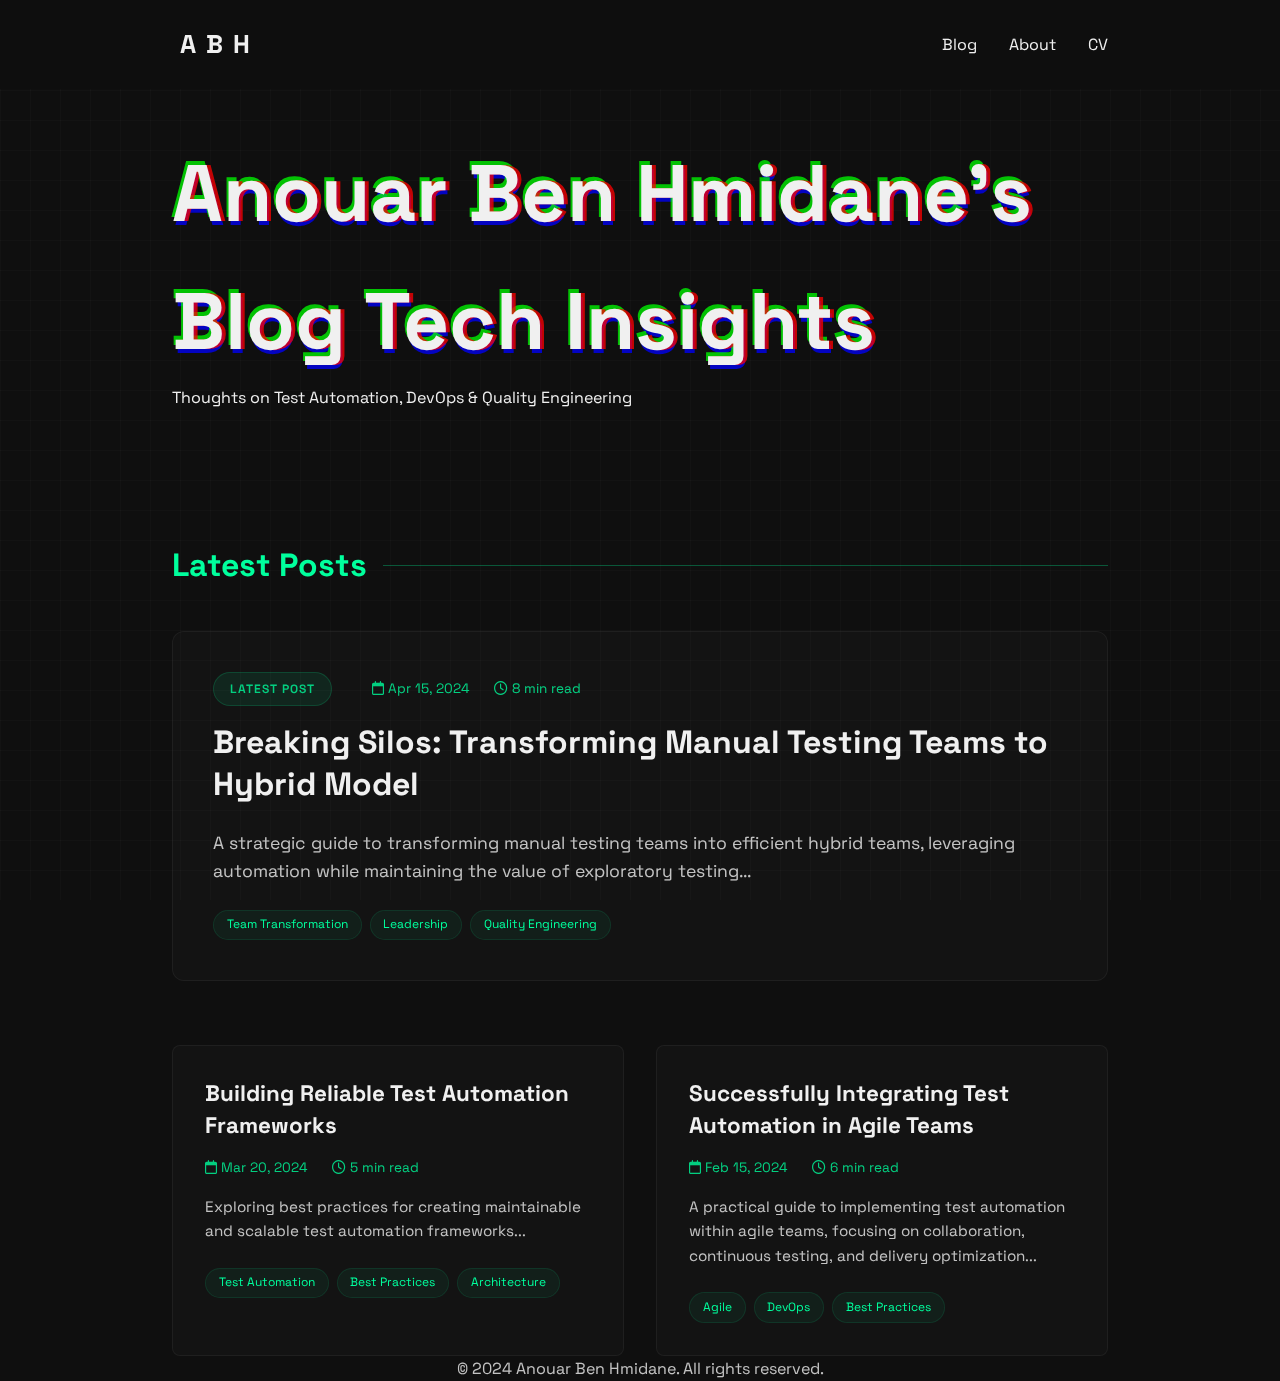
==== commit f84bba75: "fix some bug" ====
--- a/index.html
+++ b/index.html
@@ -3,8 +3,24 @@
 <head>
   <meta charset="UTF-8" />
   <meta name="viewport" content="width=device-width, initial-scale=1.0" />
-  <title>Anouar Ben Hmidane | Blog</title>
-  <meta name="description" content="Personal blog about Test Automation, DevOps, and Software Quality by Anouar Ben Hmidane" />
+  <title>Test Automation & Quality Engineering Blog | Anouar Ben Hmidane</title>
+  <meta name="description" content="Expert insights on Test Automation, DevOps, and Software Quality Engineering. Learn about building reliable frameworks, agile testing, and team transformation." />
+  
+  <!-- Social Media Meta Tags -->
+  <meta property="og:title" content="Test Automation & Quality Engineering Blog | Anouar Ben Hmidane" />
+  <meta property="og:description" content="Expert insights on Test Automation, DevOps, and Software Quality Engineering. Learn about building reliable frameworks, agile testing, and team transformation." />
+  <meta property="og:type" content="website" />
+  <meta property="og:url" content="https://anouarbh.info" />
+  
+  <!-- Twitter Card -->
+  <meta name="twitter:card" content="summary_large_image" />
+  <meta name="twitter:title" content="Test Automation & Quality Engineering Blog" />
+  <meta name="twitter:description" content="Expert insights on Test Automation, DevOps, and Software Quality Engineering." />
+  
+  <!-- SEO Meta Tags -->
+  <meta name="author" content="Anouar Ben Hmidane" />
+  <meta name="keywords" content="test automation, quality engineering, devops, agile testing, QA leadership, software testing, test frameworks" />
+  <link rel="canonical" href="https://anouarbh.info" />
   
   <!-- Fonts -->
   <link href="https://fonts.googleapis.com/css2?family=Space+Grotesk:wght@300;400;500;600;700&display=swap" rel="stylesheet">
@@ -12,6 +28,16 @@
   
   <!-- Styles -->
   <link rel="stylesheet" href="css/styles.css">
+  
+  <!-- Google Analytics -->
+  <script async src="https://www.googletagmanager.com/gtag/js?id=G-2F3PWC9RK9"></script>
+  <script>
+    window.dataLayer = window.dataLayer || [];
+    function gtag(){dataLayer.push(arguments);}
+    gtag('js', new Date());
+
+    gtag('config', 'G-2F3PWC9RK9'); // Replace G-XXXXXXXXXX with your Measurement ID
+  </script>
 </head>
 <body>
   <div class="grid-bg"></div>
--- a/css/styles.css
+++ b/css/styles.css
@@ -352,4 +352,24 @@
   opacity: 0.3;
 }
 
+/* Update footer styles */
+footer {
+  margin-top: 4rem;
+  padding: 2rem 0;
+  color: var(--text-color);
+  opacity: 0.8;
+  text-align: center;
+}
+
+footer p {
+  margin: 0;
+}
+
+/* Container styles (if not already present) */
+.container {
+  max-width: 1000px;
+  margin: 0 auto;
+  padding: 0 2rem;
+}
+
 /* ... rest of your CSS ... */ 